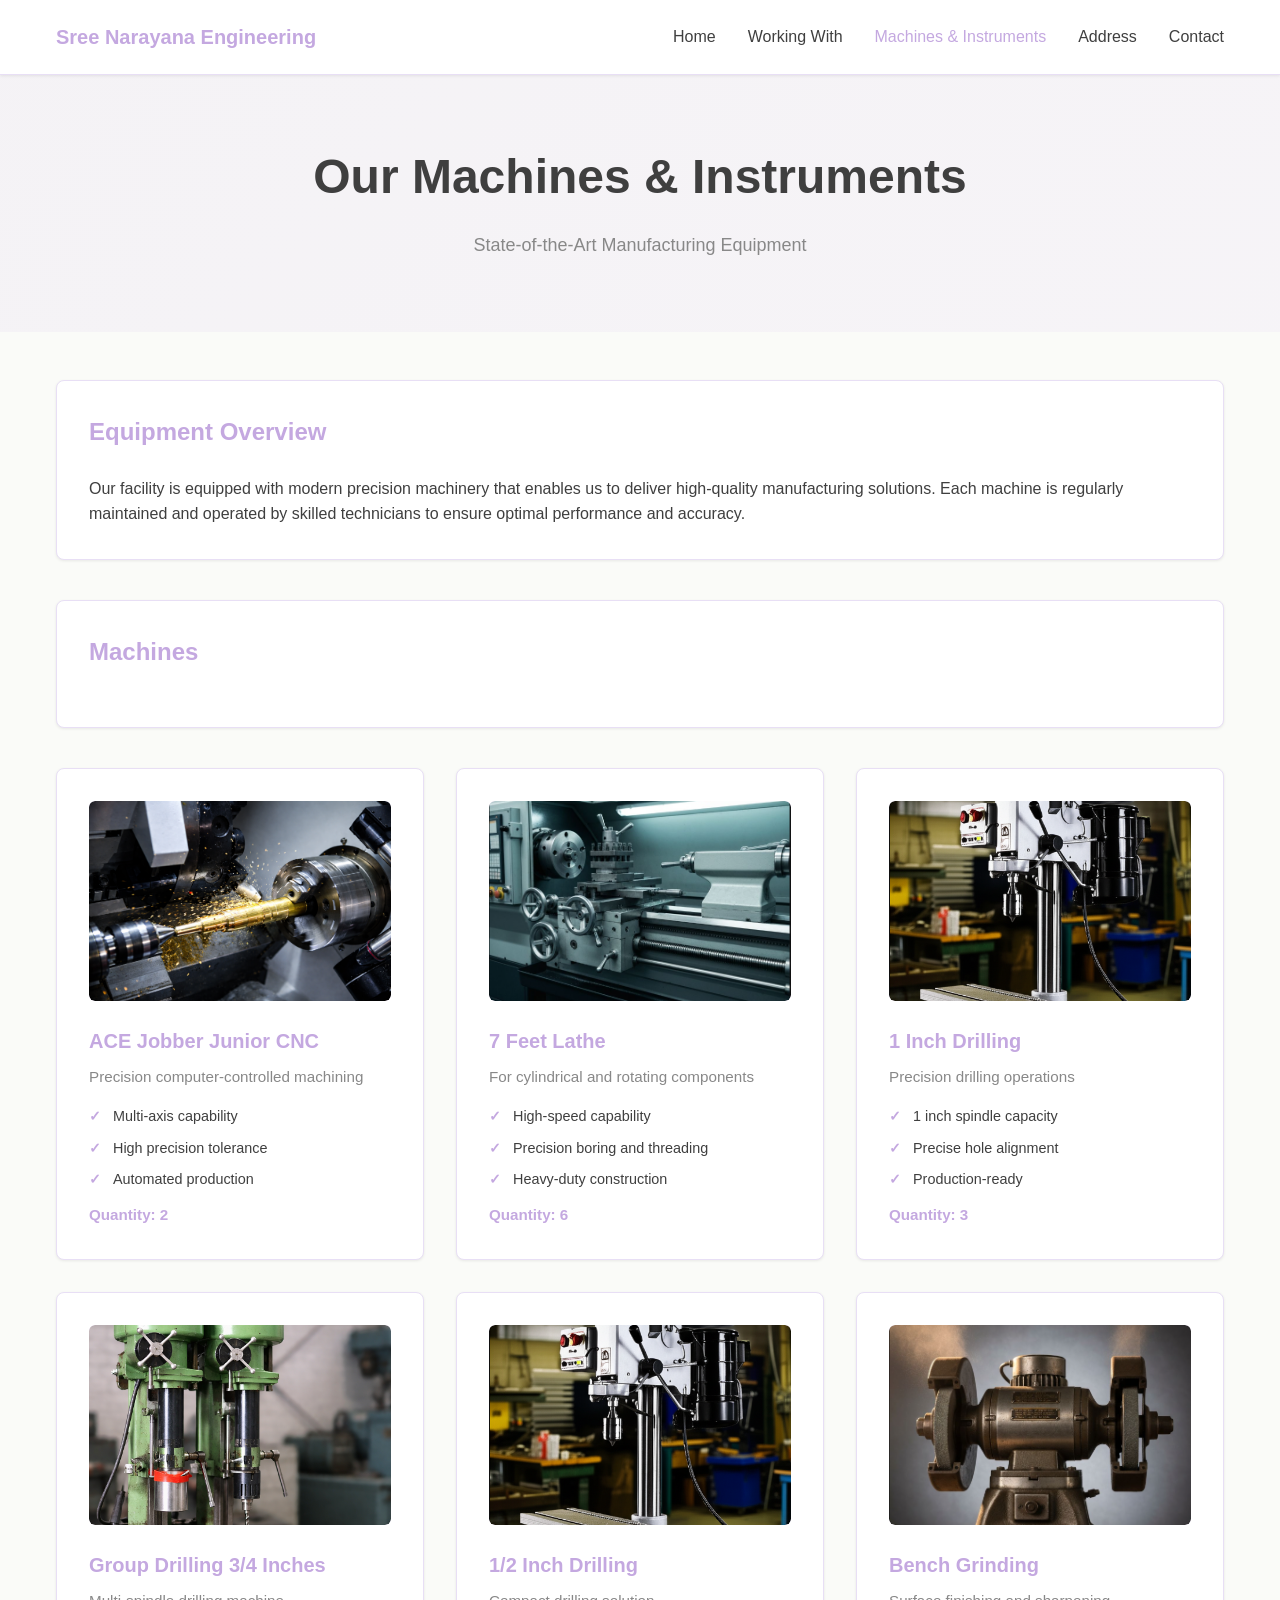
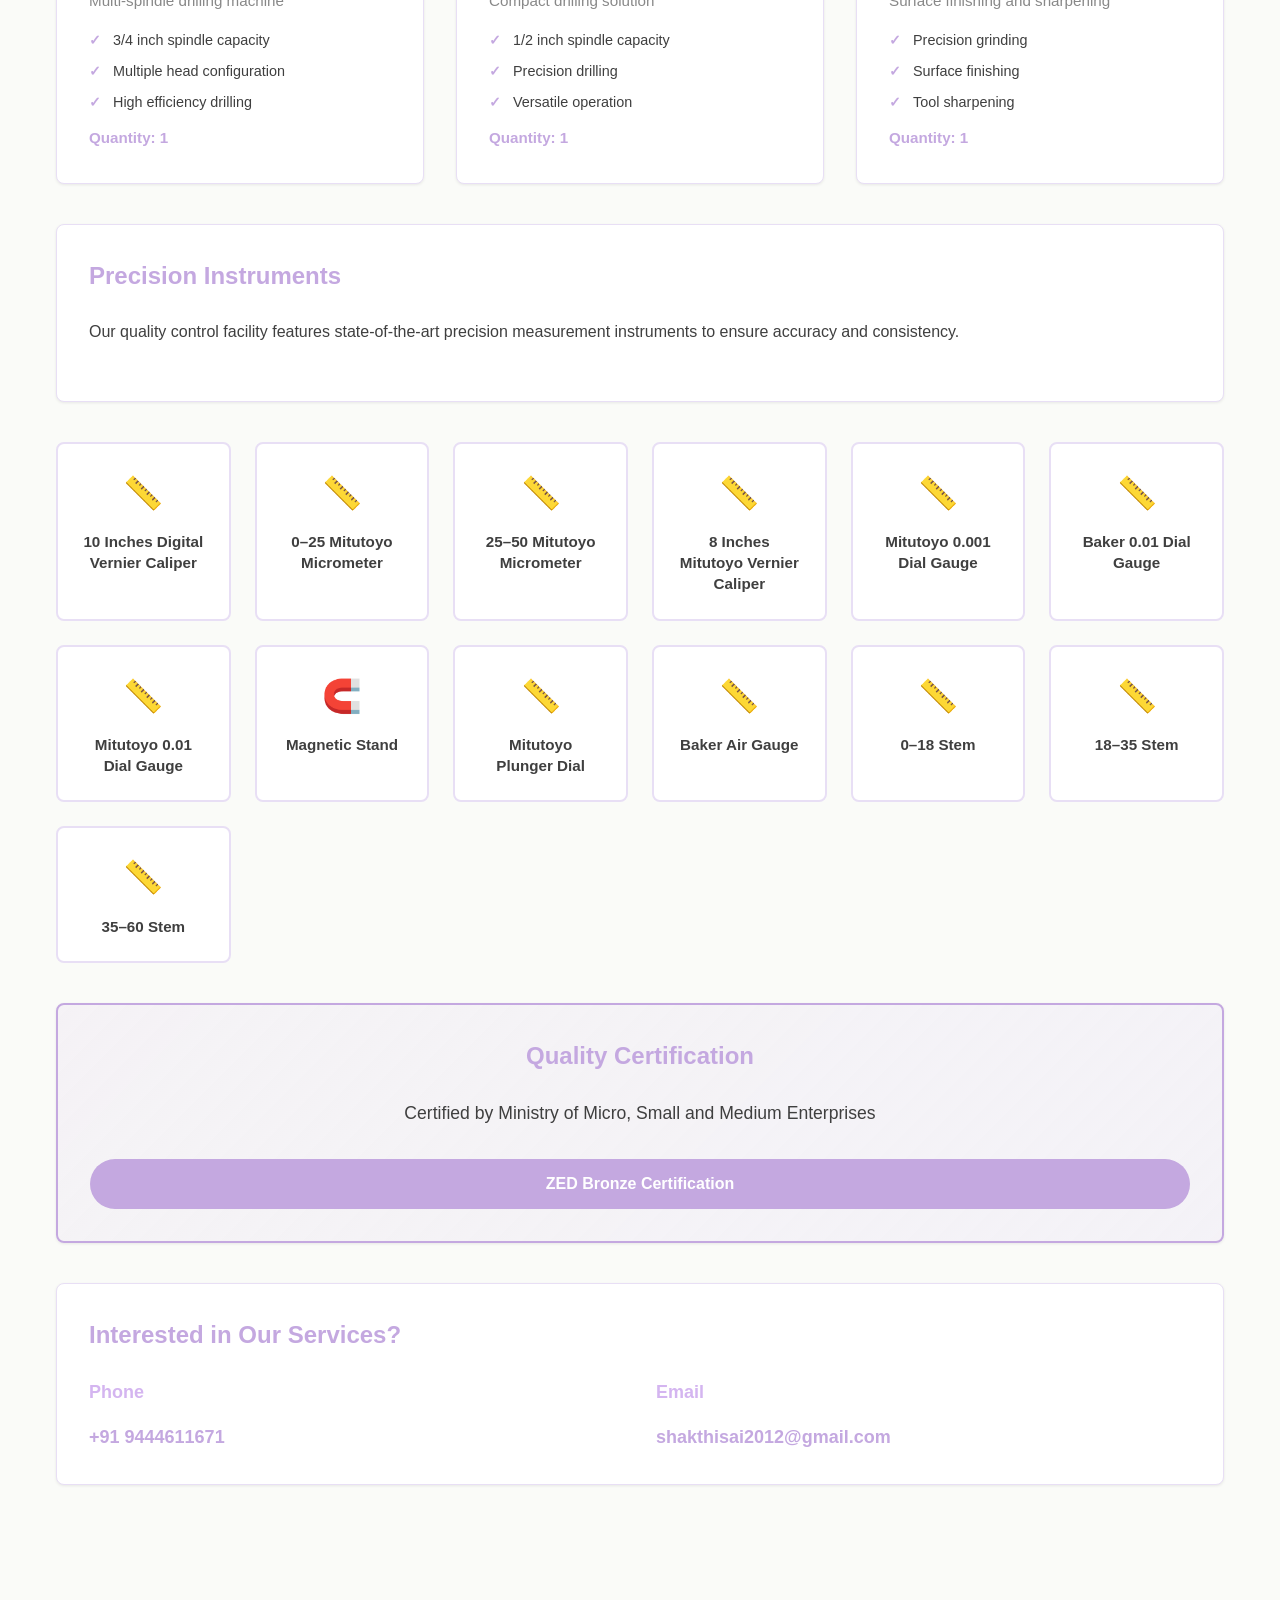
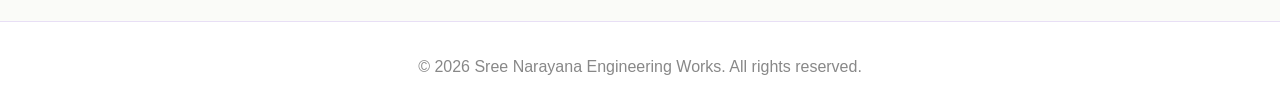
==== sree_narayana/machines-instruments.html @ e7136816 "Add files via upload" ====
<!DOCTYPE html>
<html lang="en">
<head>
    <meta charset="UTF-8">
    <meta name="viewport" content="width=device-width, initial-scale=1.0">
    <title>Machines & Instruments - Sree Narayana Engineering Works</title>
    <link rel="stylesheet" href="styles.css">
</head>
<body>
    <!-- Navigation -->
    <nav class="navbar">
        <div class="nav-container">
            <div class="nav-brand">
                <h1>Sree Narayana Engineering</h1>
            </div>
            <div class="nav-menu" id="navMenu">
                <a href="home.html" class="nav-link">Home</a>
                <a href="working_with.html" class="nav-link">Working With</a>
                <a href="machines-instruments.html" class="nav-link active">Machines & Instruments</a>
                <a href="home.html#address" class="nav-link">Address</a>
                <a href="home.html#contact" class="nav-link">Contact</a>

            </div>
            <button class="hamburger" id="hamburger">
                <span></span>
                <span></span>
                <span></span>
            </button>
        </div>
    </nav>

    <!-- Hero Section -->
    <section class="hero">
        <div class="hero-content">
            <h1 class="hero-title">Our Machines & Instruments</h1>
            <p class="hero-subtitle">State-of-the-Art Manufacturing Equipment</p>
        </div>
    </section>

    <!-- Main Content -->
    <main class="main-container">
        <section class="content-section">
            <div class="card">
                <h2 class="card-title">Equipment Overview</h2>
                <div class="card-content">
                    <p>
                        Our facility is equipped with modern precision machinery that enables us to deliver high-quality
                        manufacturing solutions. Each machine is regularly maintained and operated by skilled technicians to ensure
                        optimal performance and accuracy.
                    </p>
                </div>
            </div>
        </section>

        <!-- Machines Section -->
        <!-- Updated with specific machines from company details -->
        <section class="content-section">
            <div class="card">
                <h2 class="card-title">Machines</h2>
            </div>
        </section>

        <section class="content-section">
            <div class="machines-grid">
                <div class="machine-card">
                    <div class="machine-image">
                        <img src="cnc.png?height=250&width=300" alt="ACE Jobber Junior CNC">
                    </div>
                    <h3 class="machine-name">ACE Jobber Junior CNC</h3>
                    <p class="machine-description">Precision computer-controlled machining</p>
                    <ul class="machine-specs">
                        <li>Multi-axis capability</li>
                        <li>High precision tolerance</li>
                        <li>Automated production</li>
                    </ul>
                    <p class="machine-quantity">Quantity: 2</p>
                </div>
                <div class="machine-card">
                    <div class="machine-image">
                        <img src="public/lathe-machine.jpg.png?height=250&width=300" alt="7 Feet Lathe">
                    </div>
                    <h3 class="machine-name">7 Feet Lathe</h3>
                    <p class="machine-description">For cylindrical and rotating components</p>
                    <ul class="machine-specs">
                        <li>High-speed capability</li>
                        <li>Precision boring and threading</li>
                        <li>Heavy-duty construction</li>
                    </ul>
                    <p class="machine-quantity">Quantity: 6</p>
                </div>
                <div class="machine-card">
                    <div class="machine-image">
                        <img src="public/drilling-machine.png.png?height=250&width=300" alt="1 Inch Drilling">
                    </div>
                    <h3 class="machine-name">1 Inch Drilling</h3>
                    <p class="machine-description">Precision drilling operations</p>
                    <ul class="machine-specs">
                        <li>1 inch spindle capacity</li>
                        <li>Precise hole alignment</li>
                        <li>Production-ready</li>
                    </ul>
                    <p class="machine-quantity">Quantity: 3</p>
                </div>
                <div class="machine-card">
                    <div class="machine-image">
                        <img src="group.png?height=250&width=300" alt="Group Drilling 3/4 Inches">
                    </div>
                    <h3 class="machine-name">Group Drilling 3/4 Inches</h3>
                    <p class="machine-description">Multi-spindle drilling machine</p>
                    <ul class="machine-specs">
                        <li>3/4 inch spindle capacity</li>
                        <li>Multiple head configuration</li>
                        <li>High efficiency drilling</li>
                    </ul>
                    <p class="machine-quantity">Quantity: 1</p>
                </div>
                <div class="machine-card">
                    <div class="machine-image">
                        <img src="public/drilling-machine.png.png?height=250&width=300" alt="1/2 Inch Drilling">
                    </div>
                    <h3 class="machine-name">1/2 Inch Drilling</h3>
                    <p class="machine-description">Compact drilling solution</p>
                    <ul class="machine-specs">
                        <li>1/2 inch spindle capacity</li>
                        <li>Precision drilling</li>
                        <li>Versatile operation</li>
                    </ul>
                    <p class="machine-quantity">Quantity: 1</p>
                </div>
                <div class="machine-card">
                    <div class="machine-image">
                        <img src="public/bench-grinder.jpg.png?height=250&width=300" alt="Bench Grinding">
                    </div>
                    <h3 class="machine-name">Bench Grinding</h3>
                    <p class="machine-description">Surface finishing and sharpening</p>
                    <ul class="machine-specs">
                        <li>Precision grinding</li>
                        <li>Surface finishing</li>
                        <li>Tool sharpening</li>
                    </ul>
                    <p class="machine-quantity">Quantity: 1</p>
                </div>
            </div>
        </section>

        <!-- Instruments Section -->
        <!-- Added complete instruments list with grid display -->
        <section class="content-section">
            <div class="card">
                <h2 class="card-title">Precision Instruments</h2>
                <p class="card-content" style="margin-bottom: 1.5rem;">Our quality control facility features state-of-the-art precision measurement instruments to ensure accuracy and consistency.</p>
            </div>
        </section>

        <section class="content-section">
            <div class="instruments-grid">
                <div class="instrument-card">
                    <div class="instrument-icon">📏</div>
                    <h3 class="instrument-name">10 Inches Digital Vernier Caliper</h3>
                </div>
                <div class="instrument-card">
                    <div class="instrument-icon">📏</div>
                    <h3 class="instrument-name">0–25 Mitutoyo Micrometer</h3>
                </div>
                <div class="instrument-card">
                    <div class="instrument-icon">📏</div>
                    <h3 class="instrument-name">25–50 Mitutoyo Micrometer</h3>
                </div>
                <div class="instrument-card">
                    <div class="instrument-icon">📏</div>
                    <h3 class="instrument-name">8 Inches Mitutoyo Vernier Caliper</h3>
                </div>
                <div class="instrument-card">
                    <div class="instrument-icon">📏</div>
                    <h3 class="instrument-name">Mitutoyo 0.001 Dial Gauge</h3>
                </div>
                <div class="instrument-card">
                    <div class="instrument-icon">📏</div>
                    <h3 class="instrument-name">Baker 0.01 Dial Gauge</h3>
                </div>
                <div class="instrument-card">
                    <div class="instrument-icon">📏</div>
                    <h3 class="instrument-name">Mitutoyo 0.01 Dial Gauge</h3>
                </div>
                <div class="instrument-card">
                    <div class="instrument-icon">🧲</div>
                    <h3 class="instrument-name">Magnetic Stand</h3>
                </div>
                <div class="instrument-card">
                    <div class="instrument-icon">📏</div>
                    <h3 class="instrument-name">Mitutoyo Plunger Dial</h3>
                </div>
                <div class="instrument-card">
                    <div class="instrument-icon">📏</div>
                    <h3 class="instrument-name">Baker Air Gauge</h3>
                </div>
                <div class="instrument-card">
                    <div class="instrument-icon">📏</div>
                    <h3 class="instrument-name">0–18 Stem</h3>
                </div>
                <div class="instrument-card">
                    <div class="instrument-icon">📏</div>
                    <h3 class="instrument-name">18–35 Stem</h3>
                </div>
                <div class="instrument-card">
                    <div class="instrument-icon">📏</div>
                    <h3 class="instrument-name">35–60 Stem</h3>
                </div>
            </div>
        </section>

        <!-- Certification Section -->
        <!-- Added certification highlight box -->
        <section class="content-section">
            <div class="card certification-box">
                <h2 class="card-title">Quality Certification</h2>
                <div class="card-content">
                    <p class="certification-text">
                        Certified by Ministry of Micro, Small and Medium Enterprises
                    </p>
                    <p class="certification-badge">ZED Bronze Certification</p>
                </div>
            </div>
        </section>

        <!-- Location Map Section -->
        <!-- Added embedded map showing company location -->
        

        <!-- Contact Section -->
        <section class="content-section">
            <div class="card">
                <h2 class="card-title">Interested in Our Services?</h2>
                <div class="contact-grid">
                    <div>
                        <h3 class="contact-label">Phone</h3>
                        <a href="tel:+919444611671" class="contact-link">+91 9444611671</a>
                    </div>
                    <div>
                        <h3 class="contact-label">Email</h3>
                        <a href="mailto:shakthisai2012@gmail.com" class="contact-link">shakthisai2012@gmail.com</a>
                    </div>
                </div>
            </div>
        </section>
    </main>

    <!-- Footer -->
    <footer class="footer">
        <p>&copy; 2026 Sree Narayana Engineering Works. All rights reserved.</p>
    </footer>

    <script src="script.js"></script>
</body>
</html>
---- sree_narayana/styles.css ----
/* Pastel Lavender Color Scheme */
:root {
  --primary: #c4a8e0;
  --primary-light: #e8dff5;
  --accent: #d4b5f0;
  --background: #fafbf8;
  --card: #ffffff;
  --foreground: #3f3f3f;
  --muted: #f0e8f8;
  --muted-foreground: #888888;
  --border: #e8dff5;
  --shadow: 0 1px 3px rgba(0, 0, 0, 0.08);
}

* {
  margin: 0;
  padding: 0;
  box-sizing: border-box;
}

html {
  scroll-behavior: smooth;
}

body {
  font-family: -apple-system, BlinkMacSystemFont, "Segoe UI", Roboto, "Helvetica Neue", Arial, sans-serif;
  background-color: var(--background);
  color: var(--foreground);
  line-height: 1.6;
}

/* Navigation */
.navbar {
  position: sticky;
  top: 0;
  z-index: 50;
  background-color: var(--card);
  border-bottom: 1px solid var(--border);
  box-shadow: var(--shadow);
}

.nav-container {
  max-width: 1200px;
  margin: 0 auto;
  padding: 1rem;
  display: flex;
  justify-content: space-between;
  align-items: center;
}

.nav-brand h1 {
  font-size: 1.25rem;
  color: var(--primary);
  font-weight: 700;
}

.nav-menu {
  display: flex;
  gap: 2rem;
  list-style: none;
}

.nav-link {
  color: var(--foreground);
  text-decoration: none;
  font-size: 1rem;
  transition: color 0.3s ease;
  cursor: pointer;
  border: none;
  background: none;
  padding: 0.5rem 0;
}

.nav-link:hover,
.nav-link.active {
  color: var(--primary);
}

.hamburger {
  display: none;
  flex-direction: column;
  background: none;
  border: none;
  cursor: pointer;
  gap: 0.4rem;
}

.hamburger span {
  width: 25px;
  height: 3px;
  background-color: var(--foreground);
  border-radius: 2px;
  transition: 0.3s;
}

/* Hero Section */
.hero {
  background: linear-gradient(135deg, rgba(196, 168, 224, 0.1) 0%, rgba(212, 181, 240, 0.1) 100%);
  padding: 4rem 1rem;
  text-align: center;
}

.hero-content {
  max-width: 1200px;
  margin: 0 auto;
}

.hero-title {
  font-size: clamp(2rem, 8vw, 3rem);
  font-weight: 700;
  color: var(--foreground);
  margin-bottom: 1rem;
}

.hero-subtitle {
  font-size: 1.125rem;
  color: var(--muted-foreground);
  margin-bottom: 0.5rem;
}

.hero-text {
  font-size: 1rem;
  color: var(--muted-foreground);
}

/* Main Container */
.main-container {
  max-width: 1200px;
  margin: 0 auto;
  padding: 3rem 1rem;
}

.content-section {
  margin-bottom: 2.5rem;
}

/* Card */
.card {
  background-color: var(--card);
  border: 1px solid var(--border);
  border-radius: 0.5rem;
  box-shadow: var(--shadow);
  padding: 2rem;
}

.card-title {
  font-size: 1.5rem;
  font-weight: 700;
  color: var(--primary);
  margin-bottom: 1.5rem;
}

.card-content {
  display: flex;
  flex-direction: column;
  gap: 1rem;
  color: var(--foreground);
}

.card-content p {
  line-height: 1.6;
}

.highlight {
  font-weight: 600;
  color: var(--primary);
}

/* Subsections */
.subsection-title {
  font-size: 1.125rem;
  font-weight: 600;
  color: var(--accent);
  margin-bottom: 0.5rem;
  margin-top: 1rem;
}

.subsection-subtitle {
  font-weight: 600;
  color: var(--primary);
  margin-bottom: 1rem;
}

.list {
  list-style: disc inside;
  color: var(--muted-foreground);
  display: flex;
  flex-direction: column;
  gap: 0.5rem;
  margin-left: 1rem;
}

/* Workmen List */
.workmen-list {
  display: flex;
  flex-direction: column;
  gap: 0.75rem;
}

.workmen-item {
  display: flex;
  justify-content: space-between;
  align-items: flex-start;
  padding: 0.75rem;
  background-color: var(--muted);
  border-radius: 0.375rem;
}

.workmen-role {
  font-weight: 600;
  color: var(--foreground);
}

.workmen-experience {
  font-size: 0.875rem;
  color: var(--muted-foreground);
}

.workmen-count {
  background-color: var(--primary);
  color: white;
  font-weight: 700;
  padding: 0.25rem 0.75rem;
  border-radius: 9999px;
  font-size: 0.875rem;
}

/* Address & Contact */
.address-grid,
.contact-grid {
  display: grid;
  grid-template-columns: 1fr 1fr;
  gap: 2rem;
  align-items: center;
}

.address-text {
  color: var(--foreground);
  line-height: 1.8;
}

.address-map {
  display: block;
  text-decoration: none;
}

.address-map img {
  width: 100%;
  height: auto;
  border-radius: 0.5rem;
  object-fit: cover;
  border: 1px solid var(--border);
  transition: opacity 0.3s ease;
}

.address-map:hover img {
  opacity: 0.9;
}

.contact-label {
  font-size: 1.125rem;
  font-weight: 600;
  color: var(--accent);
  margin-bottom: 1rem;
}

.contact-link {
  color: var(--primary);
  text-decoration: none;
  font-size: 1.125rem;
  font-weight: 600;
  transition: color 0.3s ease;
  word-break: break-all;
  display: inline-block;
}

.contact-link:hover {
  color: var(--accent);
}

/* Location Map */
.location-map {
  width: 100%;
  border-radius: 0.5rem;
  overflow: hidden;
  border: 1px solid var(--border);
  margin-bottom: 1.5rem;
}

.location-map iframe {
  width: 100%;
  height: 400px;
  border: none;
  border-radius: 0.5rem;
}

/* Clients Grid */
.clients-grid {
  display: grid;
  grid-template-columns: repeat(auto-fit, minmax(250px, 1fr));
  gap: 1.5rem;
  margin-bottom: 2.5rem;
}

.client-card {
  background-color: var(--card);
  border: 2px solid var(--border);
  border-radius: 0.5rem;
  padding: 2rem;
  transition: all 0.3s ease;
}

.client-card:hover {
  border-color: var(--primary);
  box-shadow: 0 4px 12px rgba(196, 168, 224, 0.15);
  transform: translateY(-2px);
}

.client-name {
  font-size: 1.125rem;
  font-weight: 600;
  color: var(--primary);
  margin-bottom: 0.5rem;
}

.client-description {
  color: var(--muted-foreground);
  font-size: 0.95rem;
}

/* Benefits List */
.benefits-list {
  display: grid;
  grid-template-columns: repeat(auto-fit, minmax(200px, 1fr));
  gap: 1.5rem;
}

.benefit-item {
  padding: 1.5rem;
  background-color: var(--muted);
  border-radius: 0.5rem;
}

.benefit-title {
  font-size: 1rem;
  font-weight: 600;
  color: var(--primary);
  margin-bottom: 0.5rem;
}

.benefit-item p {
  color: var(--muted-foreground);
  font-size: 0.95rem;
}

/* Materials Grid */
.materials-grid {
  display: flex;
  flex-wrap: wrap;
  gap: 1rem;
}

.material-tag {
  background-color: var(--primary);
  color: white;
  padding: 0.75rem 1.5rem;
  border-radius: 9999px;
  font-weight: 500;
  font-size: 0.95rem;
}

/* Machines Grid */
.machines-grid {
  display: grid;
  grid-template-columns: repeat(auto-fit, minmax(280px, 1fr));
  gap: 2rem;
  margin-bottom: 2.5rem;
}

.machine-card {
  background-color: var(--card);
  border: 1px solid var(--border);
  border-radius: 0.5rem;
  padding: 2rem;
  box-shadow: var(--shadow);
  transition: all 0.3s ease;
}

.machine-card:hover {
  box-shadow: 0 8px 16px rgba(196, 168, 224, 0.2);
  transform: translateY(-4px);
}

/* Added machine image styling */
.machine-image {
  width: 100%;
  height: 200px;
  margin-bottom: 1.5rem;
  border-radius: 0.375rem;
  overflow: hidden;
  background-color: var(--muted);
  display: flex;
  align-items: center;
  justify-content: center;
}

.machine-image img {
  width: 100%;
  height: 100%;
  object-fit: cover;
  border-radius: 0.375rem;
  transition: transform 0.3s ease;
}

.machine-card:hover .machine-image img {
  transform: scale(1.05);
}

.machine-icon {
  font-size: 3rem;
  margin-bottom: 1rem;
}

.machine-name {
  font-size: 1.25rem;
  font-weight: 600;
  color: var(--primary);
  margin-bottom: 0.5rem;
}

.machine-description {
  color: var(--muted-foreground);
  margin-bottom: 1rem;
  font-size: 0.95rem;
}

.machine-specs {
  list-style: none;
  padding-left: 0;
}

.machine-specs li {
  padding-left: 1.5rem;
  position: relative;
  color: var(--foreground);
  font-size: 0.9rem;
  margin-bottom: 0.5rem;
}

.machine-specs li:before {
  content: "✓";
  position: absolute;
  left: 0;
  color: var(--primary);
  font-weight: bold;
}

/* Capabilities */
.capabilities-list {
  display: grid;
  grid-template-columns: repeat(auto-fit, minmax(250px, 1fr));
  gap: 2rem;
}

.capability-item {
  padding: 1.5rem;
  background-color: var(--muted);
  border-radius: 0.5rem;
}

.capability-title {
  font-size: 1rem;
  font-weight: 600;
  color: var(--primary);
  margin-bottom: 1rem;
}

.capability-item .list {
  margin-left: 1.5rem;
}

/* Specs Table */
.specs-table {
  display: flex;
  flex-direction: column;
  gap: 1rem;
}

.specs-row {
  display: grid;
  grid-template-columns: 200px 1fr;
  gap: 2rem;
  padding: 1rem;
  background-color: var(--muted);
  border-radius: 0.375rem;
  align-items: center;
}

.specs-label {
  font-weight: 600;
  color: var(--primary);
}

.specs-value {
  color: var(--foreground);
}

/* Instruments Grid */
.instruments-grid {
  display: grid;
  grid-template-columns: repeat(auto-fit, minmax(150px, 1fr));
  gap: 1.5rem;
  margin-bottom: 2.5rem;
}

.instrument-card {
  background-color: var(--card);
  border: 2px solid var(--border);
  border-radius: 0.5rem;
  padding: 1.5rem;
  text-align: center;
  transition: all 0.3s ease;
}

.instrument-card:hover {
  border-color: var(--primary);
  box-shadow: 0 4px 12px rgba(196, 168, 224, 0.15);
  transform: translateY(-2px);
}

.instrument-icon {
  font-size: 2rem;
  margin-bottom: 0.75rem;
}

.instrument-name {
  font-size: 0.95rem;
  font-weight: 600;
  color: var(--foreground);
  line-height: 1.4;
}

.machine-quantity {
  font-weight: 600;
  color: var(--primary);
  font-size: 0.95rem;
  margin-top: 0.75rem;
}

.certification-box {
  background: linear-gradient(135deg, rgba(196, 168, 224, 0.1) 0%, rgba(232, 223, 245, 0.3) 100%);
  border: 2px solid var(--primary);
  text-align: center;
}

.certification-text {
  font-size: 1.1rem;
  color: var(--foreground);
  margin-bottom: 1rem;
  font-weight: 500;
}

.certification-badge {
  display: inline-block;
  background-color: var(--primary);
  color: white;
  padding: 0.75rem 1.5rem;
  border-radius: 9999px;
  font-weight: 700;
  font-size: 1rem;
}

/* Footer */
.footer {
  background-color: var(--card);
  border-top: 1px solid var(--border);
  padding: 2rem 1rem;
  text-align: center;
  color: var(--muted-foreground);
  margin-top: 3rem;
}

/* Responsive Design */
@media (max-width: 768px) {
  .hamburger {
    display: flex;
  }

  .nav-menu {
    display: none;
    position: absolute;
    top: 100%;
    left: 0;
    right: 0;
    background-color: var(--card);
    flex-direction: column;
    padding: 1rem;
    gap: 0.5rem;
    border-bottom: 1px solid var(--border);
  }

  .nav-menu.active {
    display: flex;
  }

  .hero-title {
    font-size: 1.75rem;
  }

  .address-grid,
  .contact-grid {
    grid-template-columns: 1fr;
  }

  .specs-row {
    grid-template-columns: 1fr;
    gap: 0.5rem;
  }

  .card {
    padding: 1.5rem;
  }

  .main-container {
    padding: 1.5rem 1rem;
  }

  .clients-grid,
  .machines-grid,
  .benefits-list,
  .capabilities-list {
    grid-template-columns: 1fr;
  }

  .machine-image {
    height: 150px;
  }

  .location-map iframe {
    height: 300px;
  }
}
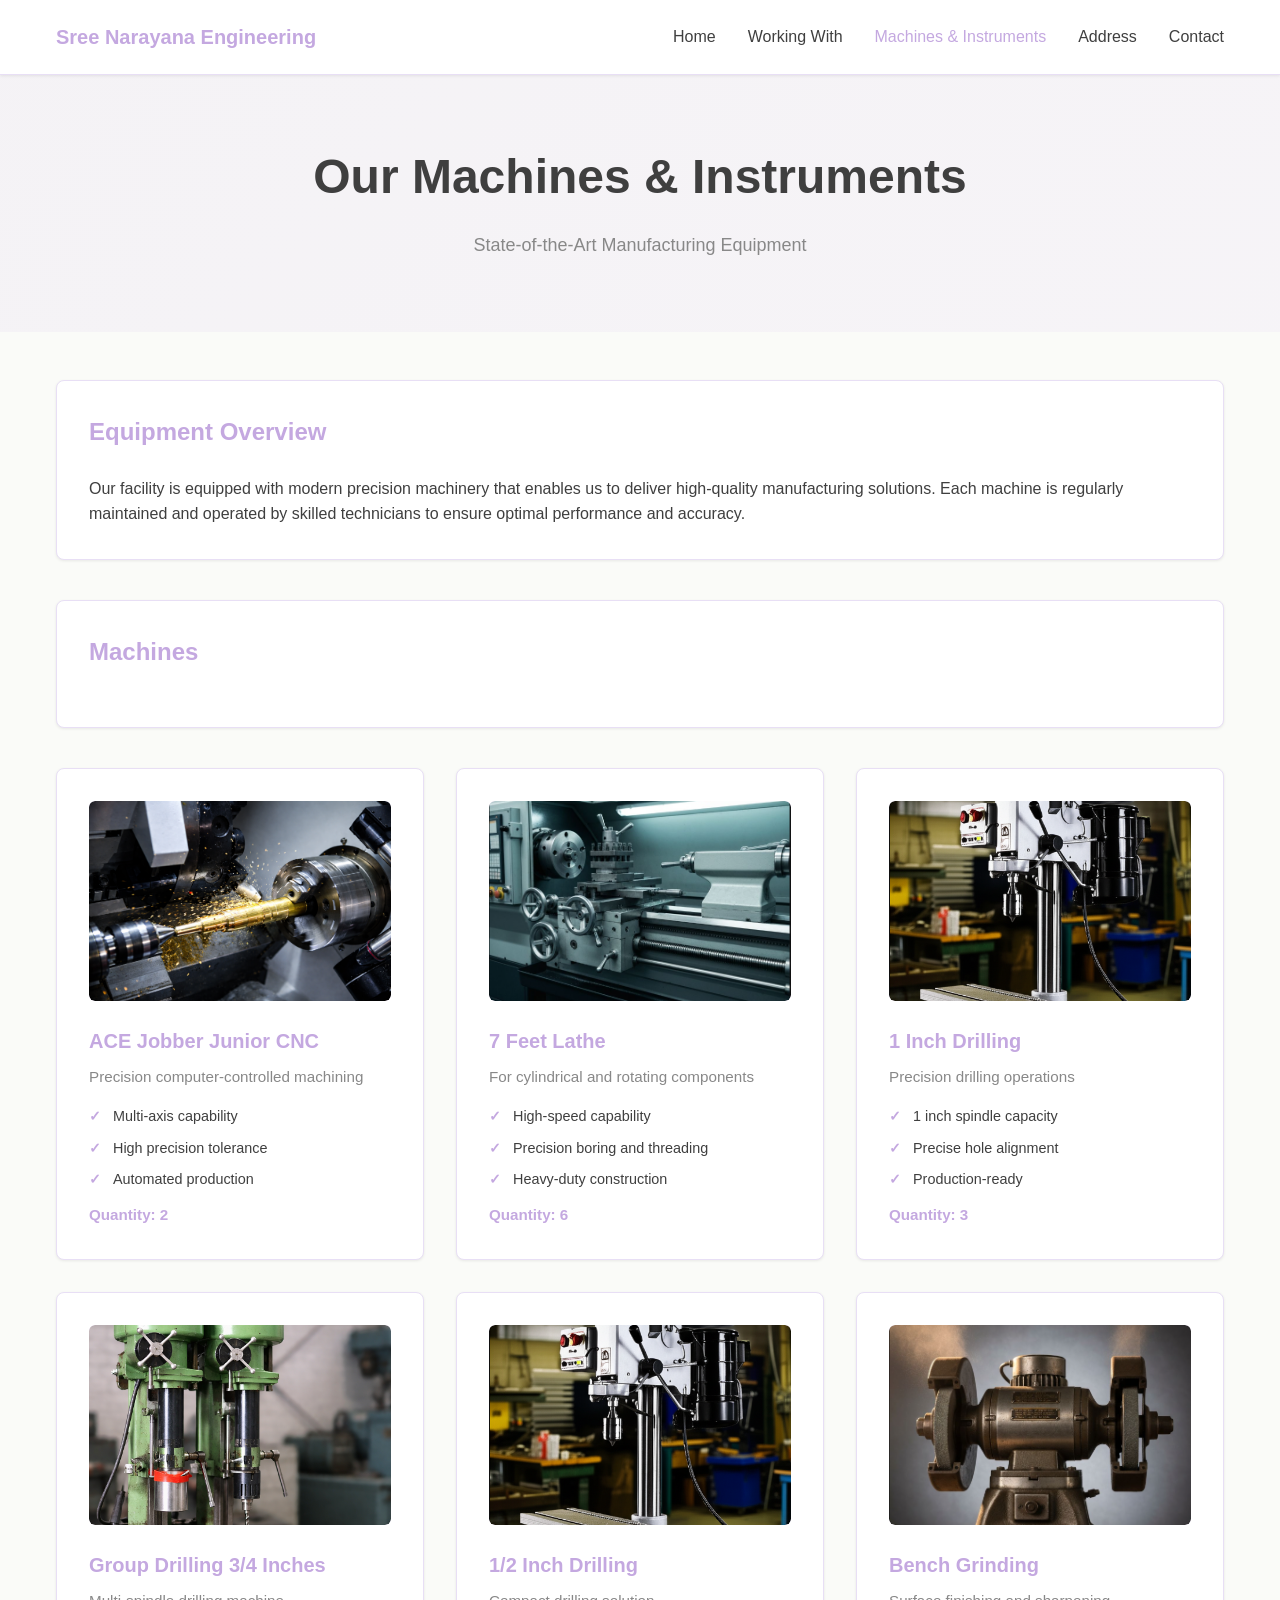
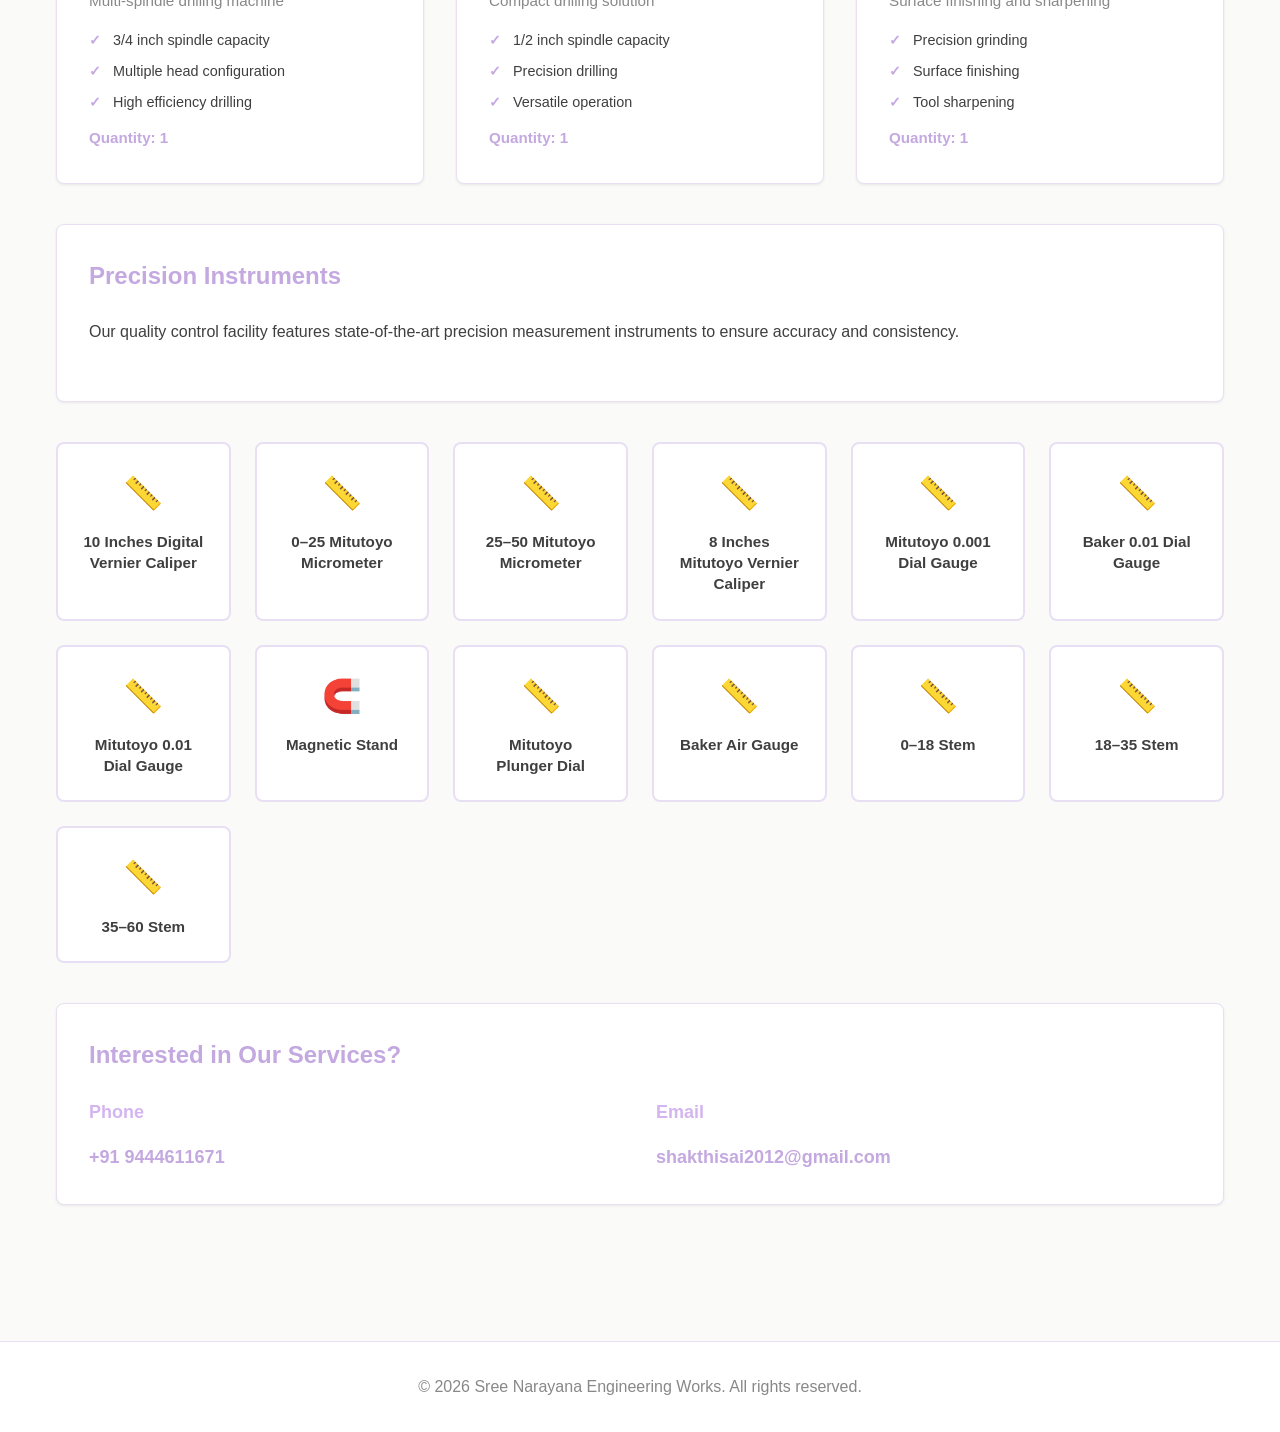
==== commit a329b374: "Update machines-instruments.html" ====
--- a/sree_narayana/machines-instruments.html
+++ b/sree_narayana/machines-instruments.html
@@ -209,22 +209,6 @@
             </div>
         </section>
 
-        <!-- Certification Section -->
-        <!-- Added certification highlight box -->
-        <section class="content-section">
-            <div class="card certification-box">
-                <h2 class="card-title">Quality Certification</h2>
-                <div class="card-content">
-                    <p class="certification-text">
-                        Certified by Ministry of Micro, Small and Medium Enterprises
-                    </p>
-                    <p class="certification-badge">ZED Bronze Certification</p>
-                </div>
-            </div>
-        </section>
-
-        <!-- Location Map Section -->
-        <!-- Added embedded map showing company location -->
         
 
         <!-- Contact Section -->
@@ -253,3 +237,4 @@
     <script src="script.js"></script>
 </body>
 </html>
+
